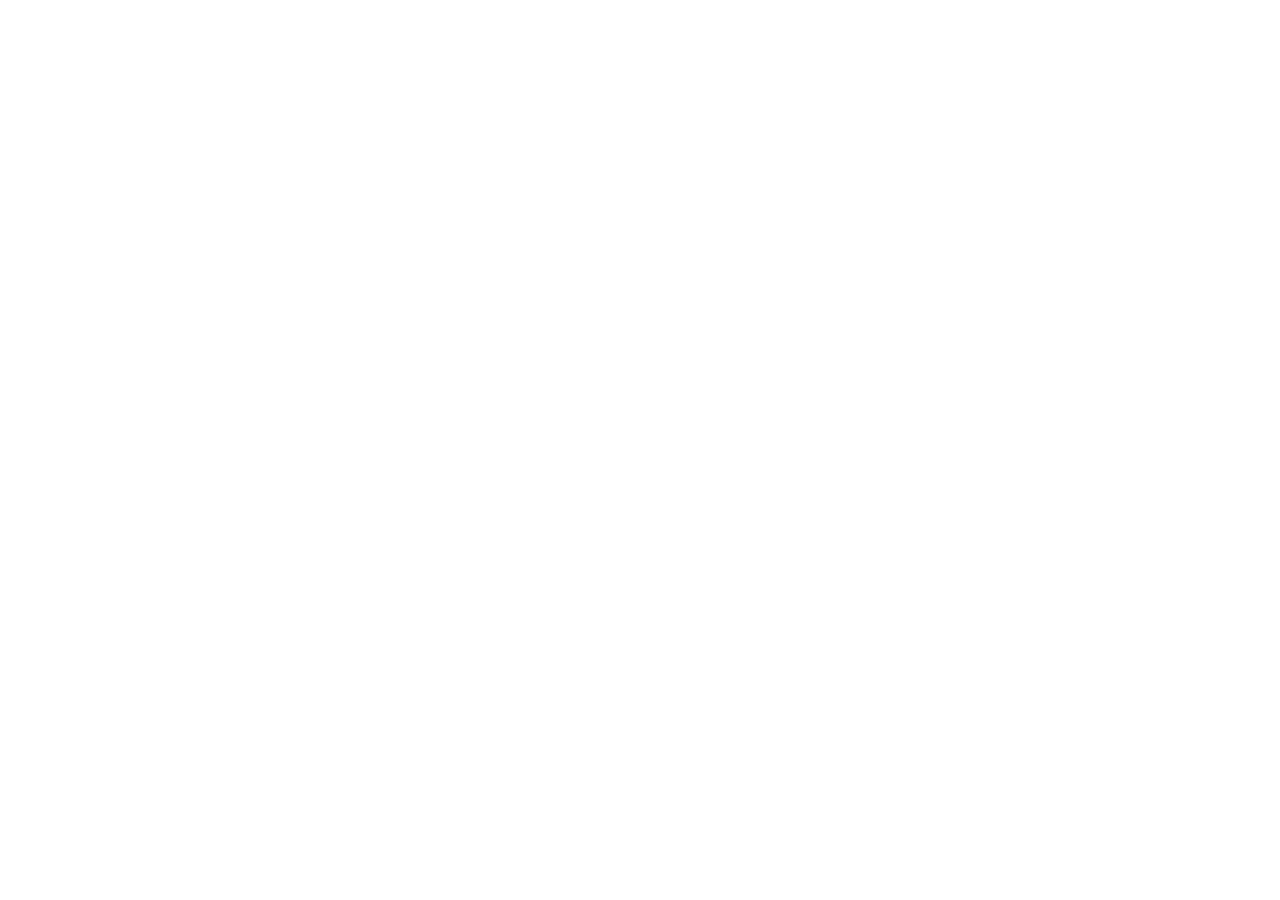
==== Aluong-Dot_Yuol/index.html @ 3c19004d "my portfolio" ====
<!DOCTYPE html>
<html lang="en">
<head>
    <meta charset="UTF-8">
    <meta name="viewport" content="width=device-width, initial-scale=1.0">
    <title>Document</title>
    <link rel="stylesheet" href="index.css">
</head>
<body>
<script src="index.js"></script>
</body>
</html>
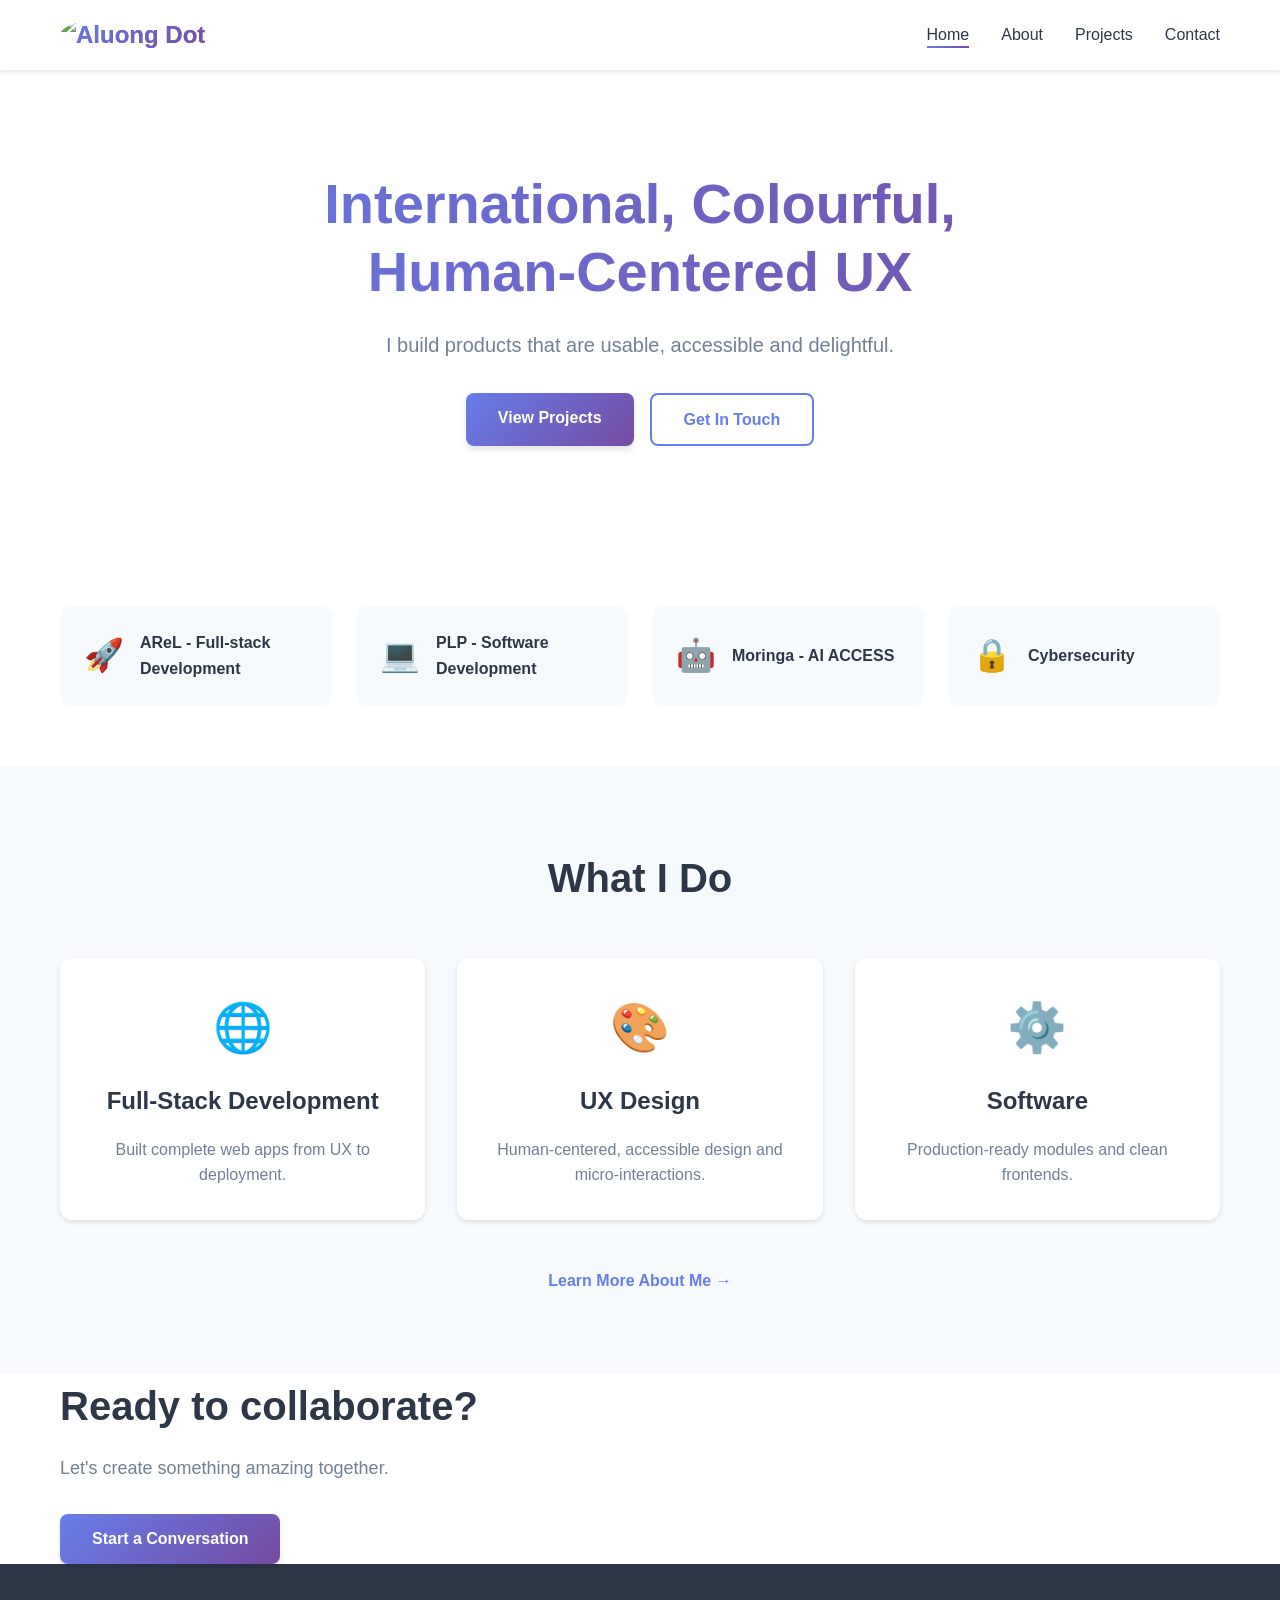
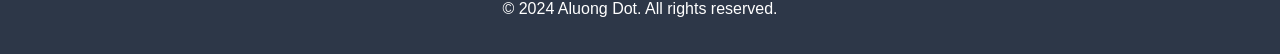
==== commit c7e06304: "Aluong's portfolio" ====
--- a/Aluong-Dot_Yuol/index.html
+++ b/Aluong-Dot_Yuol/index.html
@@ -3,10 +3,108 @@
 <head>
     <meta charset="UTF-8">
     <meta name="viewport" content="width=device-width, initial-scale=1.0">
-    <title>Document</title>
+    <title>Aluong Dot - UX Designer & Full-Stack Developer</title>
     <link rel="stylesheet" href="index.css">
 </head>
 <body>
-<script src="index.js"></script>
+    <nav class="navbar">
+        <div class="nav-container">
+            <a href="index.html" class="logo"><img src="assets/ALUONG DOT YUOL.png" alt="Aluong Dot" class="logo"></a>
+            <div class="hamburger" id="hamburger">
+                <span></span>
+                <span></span>
+                <span></span>
+            </div>
+            <ul class="nav-links" id="navLinks">
+                <li><a href="index.html" class="active">Home</a></li>
+                <li><a href="About.html">About</a></li>
+                <li><a href="Projects.html">Projects</a></li>
+                <li><a href="contact.html">Contact</a></li>
+            </ul>
+        </div>
+    </nav>
+
+    <main>
+        <section class="hero" style="background-image:url('assets/ALUONG\ DOT\ YUOL.png'); background-size:cover; background-position:center; background-attachment:fixed;">
+            <div class="container">
+                <div class="hero-content">
+                    <h1 class="hero-title">
+                        <span class="gradient-text">International, Colourful,</span>
+                        <span class="gradient-text">Human-Centered UX</span>
+                    </h1>
+                    <p class="hero-subtitle">I build products that are usable, accessible and delightful.</p>
+                    <div class="hero-buttons">
+                        <a href="Projects.html" class="btn-primary">View Projects</a>
+                        <a href="contact.html" class="btn-secondary">Get In Touch</a>
+                    </div>
+                </div>
+            </div>
+        </section>
+
+        <section class="training-badges">
+            <div class="container">
+                <div class="badges-grid">
+                    <div class="badge">
+                        <span class="badge-icon">🚀</span>
+                        <span class="badge-text">AReL - Full-stack Development</span>
+                    </div>
+                    <div class="badge">
+                        <span class="badge-icon">💻</span>
+                        <span class="badge-text">PLP - Software Development</span>
+                    </div>
+                    <div class="badge">
+                        <span class="badge-icon">🤖</span>
+                        <span class="badge-text">Moringa - AI ACCESS</span>
+                    </div>
+                    <div class="badge">
+                        <span class="badge-icon">🔒</span>
+                        <span class="badge-text">Cybersecurity</span>
+                    </div>
+                </div>
+            </div>
+        </section>
+
+        <section class="skills-preview">
+            <div class="container">
+                <h2 class="section-title">What I Do</h2>
+                <div class="skills-grid">
+                    <div class="skill-card">
+                        <div class="skill-icon">🌐</div>
+                        <h3>Full-Stack Development</h3>
+                        <p>Built complete web apps from UX to deployment.</p>
+                    </div>
+                    <div class="skill-card">
+                        <div class="skill-icon">🎨</div>
+                        <h3>UX Design</h3>
+                        <p>Human-centered, accessible design and micro-interactions.</p>
+                    </div>
+                    <div class="skill-card">
+                        <div class="skill-icon">⚙️</div>
+                        <h3>Software</h3>
+                        <p>Production-ready modules and clean frontends.</p>
+                    </div>
+                </div>
+                <div class="text-center">
+                    <a href="About.html" class="btn-link">Learn More About Me →</a>
+                </div>
+            </div>
+        </section>
+
+        <section class="cta-section">
+            <div class="container">
+                <h2>Ready to collaborate?</h2>
+                <p>Let's create something amazing together.</p>
+                <a href="contact.html" class="btn-primary">Start a Conversation</a>
+            </div>
+        </section>
+    </main>
+
+    <footer class="footer">
+        <div class="container">
+            <p>&copy; 2024 Aluong Dot. All rights reserved.</p>
+        </div>
+    </footer>
+
+    <script src="app.js"></script>
 </body>
 </html>
--- a/Aluong-Dot_Yuol/index.css
+++ b/Aluong-Dot_Yuol/index.css
@@ -0,0 +1,741 @@
+/* Reset and Base Styles */
+* {
+    margin: 0;
+    padding: 0;
+    box-sizing: border-box;
+}
+
+:root {
+    --primary-color: #667eea;
+    --secondary-color: #764ba2;
+    --accent-color: #f093fb;
+    --text-dark: #2d3748;
+    --text-light: #718096;
+    --bg-light: #f7fafc;
+    --bg-white: #ffffff;
+    --border-color: #e2e8f0;
+    --gradient-1: linear-gradient(135deg, #667eea 0%, #764ba2 100%);
+    --gradient-2: linear-gradient(135deg, #f093fb 0%, #f5576c 100%);
+    --gradient-3: linear-gradient(135deg, #4facfe 0%, #00f2fe 100%);
+    --shadow-sm: 0 2px 4px rgba(0,0,0,0.1);
+    --shadow-md: 0 4px 6px rgba(0,0,0,0.1);
+    --shadow-lg: 0 10px 20px rgba(0,0,0,0.1);
+    --transition: all 0.3s ease;
+}
+
+body {
+    font-family: -apple-system, BlinkMacSystemFont, 'Segoe UI', Roboto, 'Helvetica Neue', Arial, sans-serif;
+    line-height: 1.6;
+    color: var(--text-dark);
+    background-color: var(--bg-white);
+    background-image: url('assets/profile.jpg');
+    background-size: cover;
+    background-position: center;
+    background-attachment: fixed;
+}
+
+.container {
+    max-width: 1200px;
+    margin: 0 auto;
+    padding: 0 20px;
+}
+
+/* Navigation */
+.navbar {
+    background: var(--bg-white);
+    box-shadow: var(--shadow-sm);
+    position: sticky;
+    top: 0;
+    z-index: 1000;
+}
+
+.nav-container {
+    max-width: 1200px;
+    margin: 0 auto;
+    padding: 1rem 20px;
+    display: flex;
+    justify-content: space-between;
+    align-items: center;
+}
+
+.logo {
+    font-size: 1.5rem;
+    font-weight: bold;
+    background: var(--gradient-1);
+    -webkit-background-clip: text;
+    -webkit-text-fill-color: transparent;
+    background-clip: text;
+    text-decoration: none;
+}
+
+img.logo {
+    width: 40px;
+    height: 40px;
+    border-radius: 50%;
+    object-fit: cover;
+}
+
+img.logo {
+    width: 40px;
+    height: 40px;
+    border-radius: 50%;
+    object-fit: cover;
+}
+
+.nav-links {
+    display: flex;
+    list-style: none;
+    gap: 2rem;
+}
+
+.nav-links a {
+    text-decoration: none;
+    color: var(--text-dark);
+    font-weight: 500;
+    transition: var(--transition);
+    position: relative;
+}
+
+.nav-links a::after {
+    content: '';
+    position: absolute;
+    bottom: -5px;
+    left: 0;
+    width: 0;
+    height: 2px;
+    background: var(--gradient-1);
+    transition: var(--transition);
+}
+
+.nav-links a:hover::after,
+.nav-links a.active::after {
+    width: 100%;
+}
+
+.hamburger {
+    display: none;
+    flex-direction: column;
+    gap: 4px;
+    cursor: pointer;
+}
+
+.hamburger span {
+    width: 25px;
+    height: 3px;
+    background: var(--text-dark);
+    transition: var(--transition);
+}
+
+.hamburger.active span:nth-child(1) {
+    transform: rotate(45deg) translate(5px, 5px);
+}
+
+.hamburger.active span:nth-child(2) {
+    opacity: 0;
+}
+
+.hamburger.active span:nth-child(3) {
+    transform: rotate(-45deg) translate(7px, -6px);
+}
+
+/* Hero Section */
+.hero, .hero-about {
+    padding: 100px 0;
+    background-image: linear-gradient(135deg, #667eea15 0%, #764ba215 100%), url('assets/profile.jpg');
+    background-size: cover, cover;
+    background-position: center;
+    background-attachment: fixed;
+    text-align: center;
+}
+
+.hero-title {
+    font-size: 3.5rem;
+    margin-bottom: 1.5rem;
+    line-height: 1.2;
+}
+
+.gradient-text {
+    background: var(--gradient-1);
+    -webkit-background-clip: text;
+    -webkit-text-fill-color: transparent;
+    background-clip: text;
+    display: block;
+}
+
+.hero-subtitle {
+    font-size: 1.25rem;
+    color: var(--text-light);
+    margin-bottom: 2rem;
+}
+
+.hero-buttons {
+    display: flex;
+    gap: 1rem;
+    justify-content: center;
+}
+
+.btn-primary,
+.btn-secondary {
+    padding: 12px 32px;
+    border-radius: 8px;
+    text-decoration: none;
+    font-weight: 600;
+    transition: var(--transition);
+    display: inline-block;
+}
+
+.btn-primary {
+    background: var(--gradient-1);
+    color: white;
+    box-shadow: var(--shadow-md);
+}
+
+.btn-primary:hover {
+    transform: translateY(-2px);
+    box-shadow: var(--shadow-lg);
+}
+
+.btn-secondary {
+    background: var(--bg-white);
+    color: var(--primary-color);
+    border: 2px solid var(--primary-color);
+}
+
+.btn-secondary:hover {
+    background: var(--primary-color);
+    color: white;
+}
+
+.btn-link {
+    color: var(--primary-color);
+    text-decoration: none;
+    font-weight: 600;
+    transition: var(--transition);
+}
+
+.btn-link:hover {
+    opacity: 0.8;
+}
+
+/* Training Badges */
+.training-badges {
+    padding: 60px 0;
+    background: var(--bg-white);
+}
+
+.badges-grid {
+    display: grid;
+    grid-template-columns: repeat(auto-fit, minmax(200px, 1fr));
+    gap: 1.5rem;
+}
+
+.badge {
+    display: flex;
+    align-items: center;
+    gap: 1rem;
+    padding: 1.5rem;
+    background: var(--bg-light);
+    border-radius: 12px;
+    transition: var(--transition);
+}
+
+.badge:hover {
+    transform: translateY(-5px);
+    box-shadow: var(--shadow-md);
+}
+
+.badge-icon {
+    font-size: 2rem;
+}
+
+.badge-text {
+    font-weight: 600;
+    color: var(--text-dark);
+}
+
+/* Skills Preview */
+.skills-preview {
+    padding: 80px 0;
+    background: var(--bg-light);
+}
+
+.section-title {
+    font-size: 2.5rem;
+    text-align: center;
+    margin-bottom: 3rem;
+    color: var(--text-dark);
+}
+
+.skills-grid {
+    display: grid;
+    grid-template-columns: repeat(auto-fit, minmax(280px, 1fr));
+    gap: 2rem;
+    margin-bottom: 3rem;
+}
+
+.skill-card {
+    background: var(--bg-white);
+    padding: 2rem;
+    border-radius: 12px;
+    box-shadow: var(--shadow-sm);
+    transition: var(--transition);
+    text-align: center;
+}
+
+.skill-card:hover {
+    transform: translateY(-10px);
+    box-shadow: var(--shadow-lg);
+}
+
+.skill-icon {
+    font-size: 3rem;
+    margin-bottom: 1rem;
+}
+
+.skill-card h3 {
+    font-size: 1.5rem;
+    margin-bottom: 1rem;
+    color: var(--text-dark);
+}
+
+.skill-card p {
+    color: var(--text-light);
+}
+
+.text-center {
+    text-align: center;
+    margin-top: 2rem;
+}
+
+/* About Page */
+.hero-about,
+.hero-projects,
+.hero-contact {
+    padding: 80px 0 40px;
+    text-align: center;
+    background: linear-gradient(135deg, #667eea15 0%, #764ba215 100%);
+}
+
+.page-title {
+    font-size: 3rem;
+    margin-bottom: 1rem;
+    background: var(--gradient-1);
+    -webkit-background-clip: text;
+    -webkit-text-fill-color: transparent;
+    background-clip: text;
+}
+
+.subtitle {
+    font-size: 1.25rem;
+    color: var(--text-light);
+}
+
+.training-section,
+.expertise-section {
+    padding: 60px 0;
+}
+
+.intro-text {
+    text-align: center;
+    max-width: 700px;
+    margin: 0 auto 3rem;
+    font-size: 1.125rem;
+    color: var(--text-light);
+}
+
+.training-grid {
+    display: grid;
+    grid-template-columns: repeat(auto-fit, minmax(220px, 1fr));
+    gap: 2rem;
+}
+
+.training-card {
+    background: var(--bg-white);
+    padding: 2rem;
+    border-radius: 12px;
+    box-shadow: var(--shadow-sm);
+    text-align: center;
+    transition: var(--transition);
+    border: 2px solid transparent;
+}
+
+.training-card:hover {
+    transform: translateY(-5px);
+    box-shadow: var(--shadow-lg);
+    border-color: var(--primary-color);
+}
+
+.card-icon {
+    font-size: 3rem;
+    margin-bottom: 1rem;
+}
+
+.training-card h3 {
+    font-size: 1.5rem;
+    margin-bottom: 0.5rem;
+    color: var(--text-dark);
+}
+
+.card-label {
+    color: var(--text-light);
+    font-weight: 500;
+}
+
+.expertise-section {
+    background: var(--bg-light);
+}
+
+.expertise-grid {
+    display: grid;
+    grid-template-columns: repeat(auto-fit, minmax(280px, 1fr));
+    gap: 2rem;
+}
+
+.expertise-card {
+    background: var(--bg-white);
+    padding: 2rem;
+    border-radius: 12px;
+    box-shadow: var(--shadow-sm);
+    transition: var(--transition);
+}
+
+.expertise-card:hover {
+    transform: translateY(-10px);
+    box-shadow: var(--shadow-lg);
+}
+
+.expertise-icon {
+    font-size: 2.5rem;
+    margin-bottom: 1rem;
+}
+
+.expertise-card h3 {
+    font-size: 1.25rem;
+    margin-bottom: 0.75rem;
+    color: var(--text-dark);
+}
+
+.expertise-card p {
+    color: var(--text-light);
+    line-height: 1.7;
+}
+
+/* Projects Page */
+.projects-section {
+    padding: 60px 0;
+}
+
+.projects-grid {
+    display: grid;
+    grid-template-columns: repeat(auto-fit, minmax(320px, 1fr));
+    gap: 2.5rem;
+}
+
+.project-card {
+    background: var(--bg-white);
+    border-radius: 12px;
+    overflow: hidden;
+    box-shadow: var(--shadow-sm);
+    transition: var(--transition);
+}
+
+.project-card:hover {
+    transform: translateY(-10px);
+    box-shadow: var(--shadow-lg);
+}
+
+.project-image {
+    height: 200px;
+    overflow: hidden;
+}
+
+.placeholder-img {
+    width: 100%;
+    height: 100%;
+    display: flex;
+    align-items: center;
+    justify-content: center;
+    font-size: 4rem;
+}
+
+.project-content {
+    padding: 2rem;
+}
+
+.project-content h3 {
+    font-size: 1.5rem;
+    margin-bottom: 1rem;
+    color: var(--text-dark);
+}
+
+.project-content p {
+    color: var(--text-light);
+    margin-bottom: 1.5rem;
+    line-height: 1.7;
+}
+
+.project-tags {
+    display: flex;
+    flex-wrap: wrap;
+    gap: 0.5rem;
+    margin-bottom: 1.5rem;
+}
+
+.tag {
+    padding: 0.4rem 1rem;
+    background: var(--bg-light);
+    border-radius: 20px;
+    font-size: 0.875rem;
+    color: var(--text-dark);
+    font-weight: 500;
+}
+
+.project-link {
+    color: var(--primary-color);
+    text-decoration: none;
+    font-weight: 600;
+    transition: var(--transition);
+}
+
+.project-link:hover {
+    opacity: 0.7;
+}
+
+/* Contact Page */
+.contact-section {
+    padding: 60px 0;
+}
+
+.contact-grid {
+    display: grid;
+    grid-template-columns: 1fr 1.5fr;
+    gap: 4rem;
+}
+
+.contact-info h2 {
+    font-size: 2rem;
+    margin-bottom: 1rem;
+    color: var(--text-dark);
+}
+
+.contact-info > p {
+    color: var(--text-light);
+    margin-bottom: 2rem;
+    line-height: 1.7;
+}
+
+.contact-methods {
+    display: flex;
+    flex-direction: column;
+    gap: 1.5rem;
+}
+
+.contact-method {
+    display: flex;
+    align-items: center;
+    gap: 1rem;
+}
+
+.method-icon {
+    font-size: 2rem;
+    width: 60px;
+    height: 60px;
+    display: flex;
+    align-items: center;
+    justify-content: center;
+    background: var(--bg-light);
+    border-radius: 12px;
+}
+
+.method-content h3 {
+    font-size: 1rem;
+    margin-bottom: 0.25rem;
+    color: var(--text-dark);
+}
+
+.method-content a {
+    color: var(--primary-color);
+    text-decoration: none;
+    transition: var(--transition);
+}
+
+.method-content a:hover {
+    opacity: 0.7;
+}
+
+.contact-form-wrapper {
+    background: var(--bg-light);
+    padding: 3rem;
+    border-radius: 12px;
+}
+
+.contact-form h2 {
+    font-size: 2rem;
+    margin-bottom: 2rem;
+    color: var(--text-dark);
+}
+
+.form-group {
+    margin-bottom: 1.5rem;
+}
+
+.form-group label {
+    display: block;
+    margin-bottom: 0.5rem;
+    font-weight: 600;
+    color: var(--text-dark);
+}
+
+.form-group input,
+.form-group textarea {
+    width: 100%;
+    padding: 12px;
+    border: 2px solid var(--border-color);
+    border-radius: 8px;
+    font-family: inherit;
+    font-size: 1rem;
+    transition: var(--transition);
+}
+
+.form-group input:focus,
+.form-group textarea:focus {
+    outline: none;
+    border-color: var(--primary-color);
+}
+
+.form-group textarea {
+    resize: vertical;
+}
+
+.form-message {
+    padding: 1rem;
+    border-radius: 8px;
+    margin-bottom: 1rem;
+    display: none;
+}
+
+.form-message.success {
+    display: block;
+    background: #c6f6d5;
+    color: #22543d;
+}
+
+.form-message.error {
+    display: block;
+    background: #fed7d7;
+    color: #742a2a;
+}
+
+/* CTA Section */
+.cta-section.hero, .hero-about, .hero-projects, .hero-contact {
+    padding: 100px 0;
+    background-image: linear-gradient(135deg, #667eea15 0%, #764ba215 100%), url('assets/profile.jpg');
+    background-size: cover, cover;
+    background-position: center;
+    background-attachment: fixed;
+    text-align: center;
+}
+
+.cta-section h2 {
+    font-size: 2.5rem;
+    margin-bottom: 1rem;
+    color: var(--text-dark);
+}
+
+.cta-section p {
+    font-size: 1.125rem;
+    color: var(--text-light);
+    margin-bottom: 2rem;
+}
+
+/* Footer */
+.footer {
+    background: var(--text-dark);
+    color: white;
+    text-align: center;
+    padding: 2rem 0;
+}
+
+.footer p {
+    margin: 0;
+}
+
+/* Responsive Design */
+@media (max-width: 768px) {
+    .hamburger {
+        display: flex;
+    }
+
+    .nav-links {
+        position: absolute;
+        top: 100%;
+        left: 0;
+        right: 0;
+        flex-direction: column;
+        background: var(--bg-white);
+        box-shadow: var(--shadow-md);
+        padding: 1rem;
+        gap: 1rem;
+        display: none;
+    }
+
+    .nav-links.active {
+        display: flex;
+    }
+
+    .hero-title {
+        font-size: 2.5rem;
+    }
+
+    .hero-buttons {
+        flex-direction: column;
+    }
+
+    .badges-grid {
+        grid-template-columns: 1fr;
+    }
+
+    .skills-grid {
+        grid-template-columns: 1fr;
+    }
+
+    .training-grid {
+        grid-template-columns: 1fr;
+    }
+
+    .expertise-grid {
+        grid-template-columns: 1fr;
+    }
+
+    .projects-grid {
+        grid-template-columns: 1fr;
+    }
+
+    .contact-grid {
+        grid-template-columns: 1fr;
+    }
+
+    .page-title {
+        font-size: 2rem;
+    }
+
+    .section-title {
+        font-size: 2rem;
+    }
+}
+
+@media (max-width: 480px) {
+    .hero-title {
+        font-size: 2rem;
+    }
+
+    .btn-primary,
+    .btn-secondary {
+        width: 100%;
+        text-align: center;
+    }
+
+    .contact-form-wrapper {
+        padding: 1.5rem;
+    }
+}
